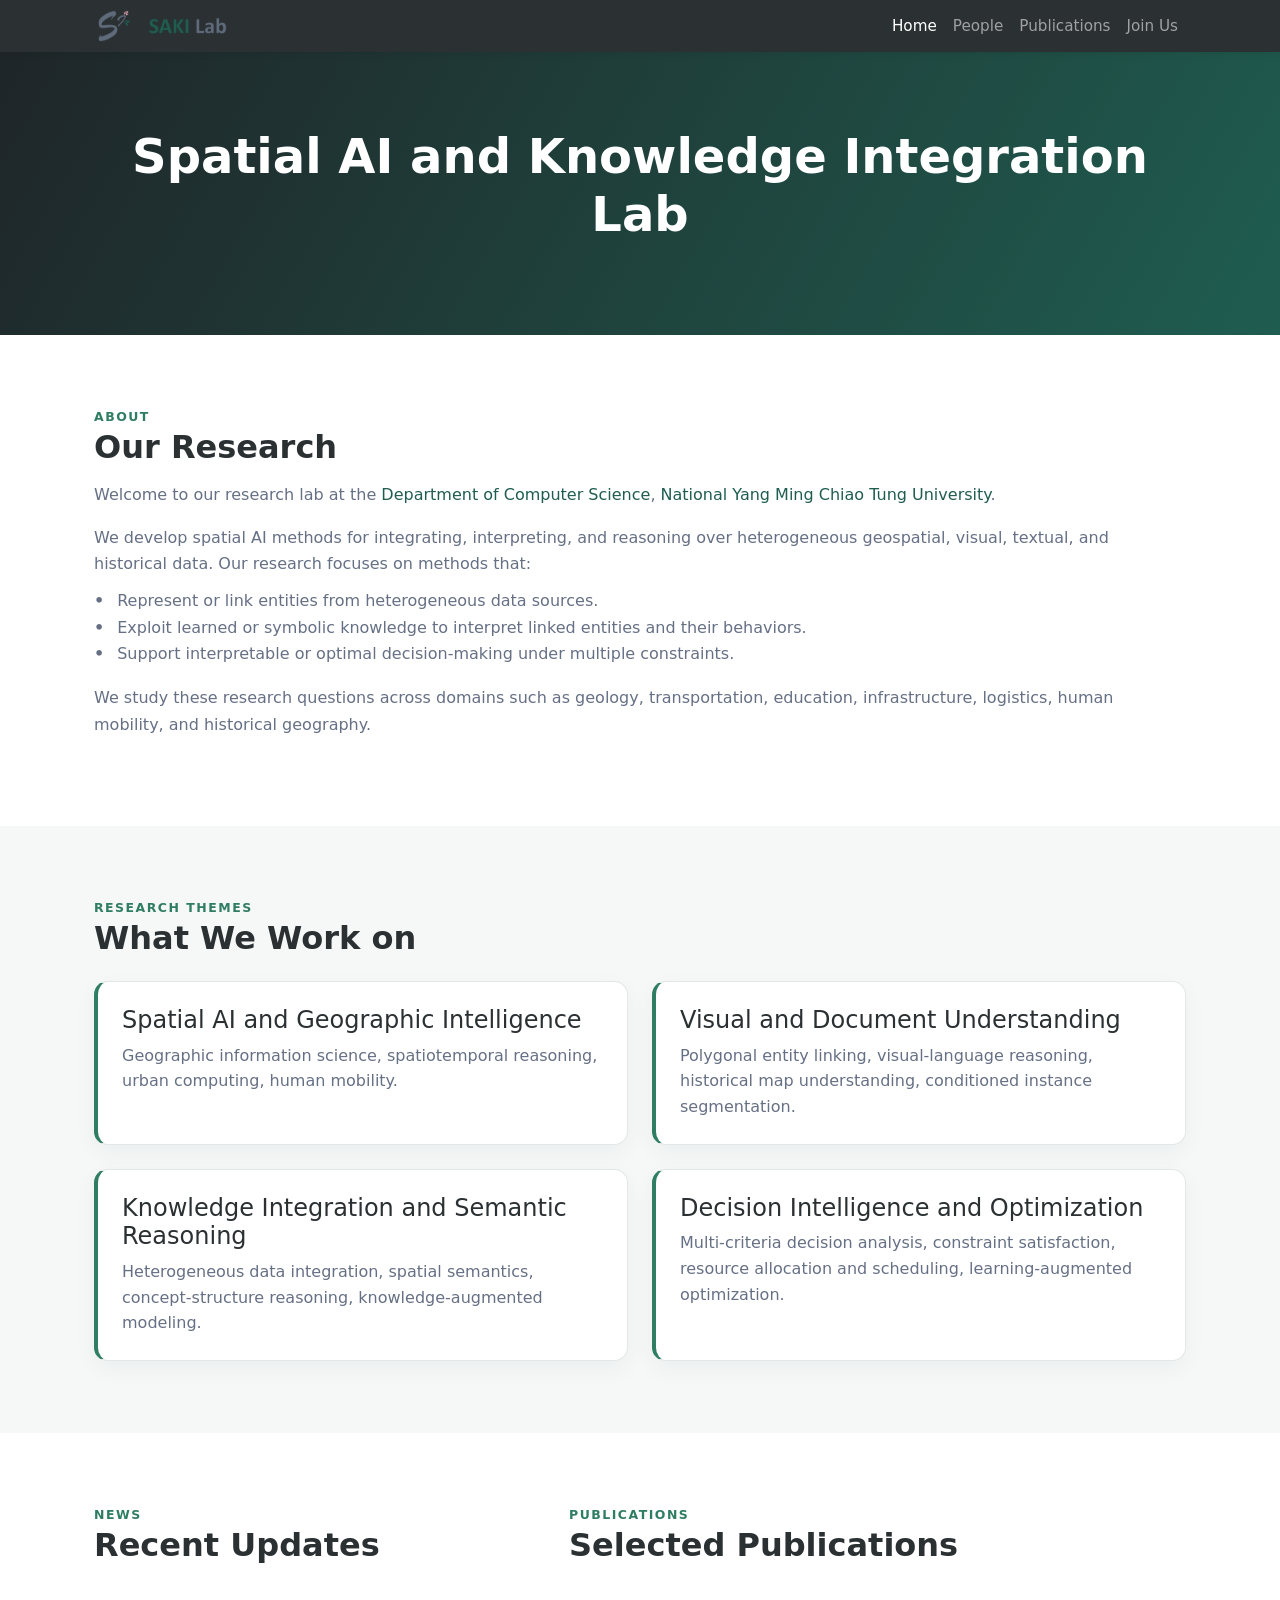
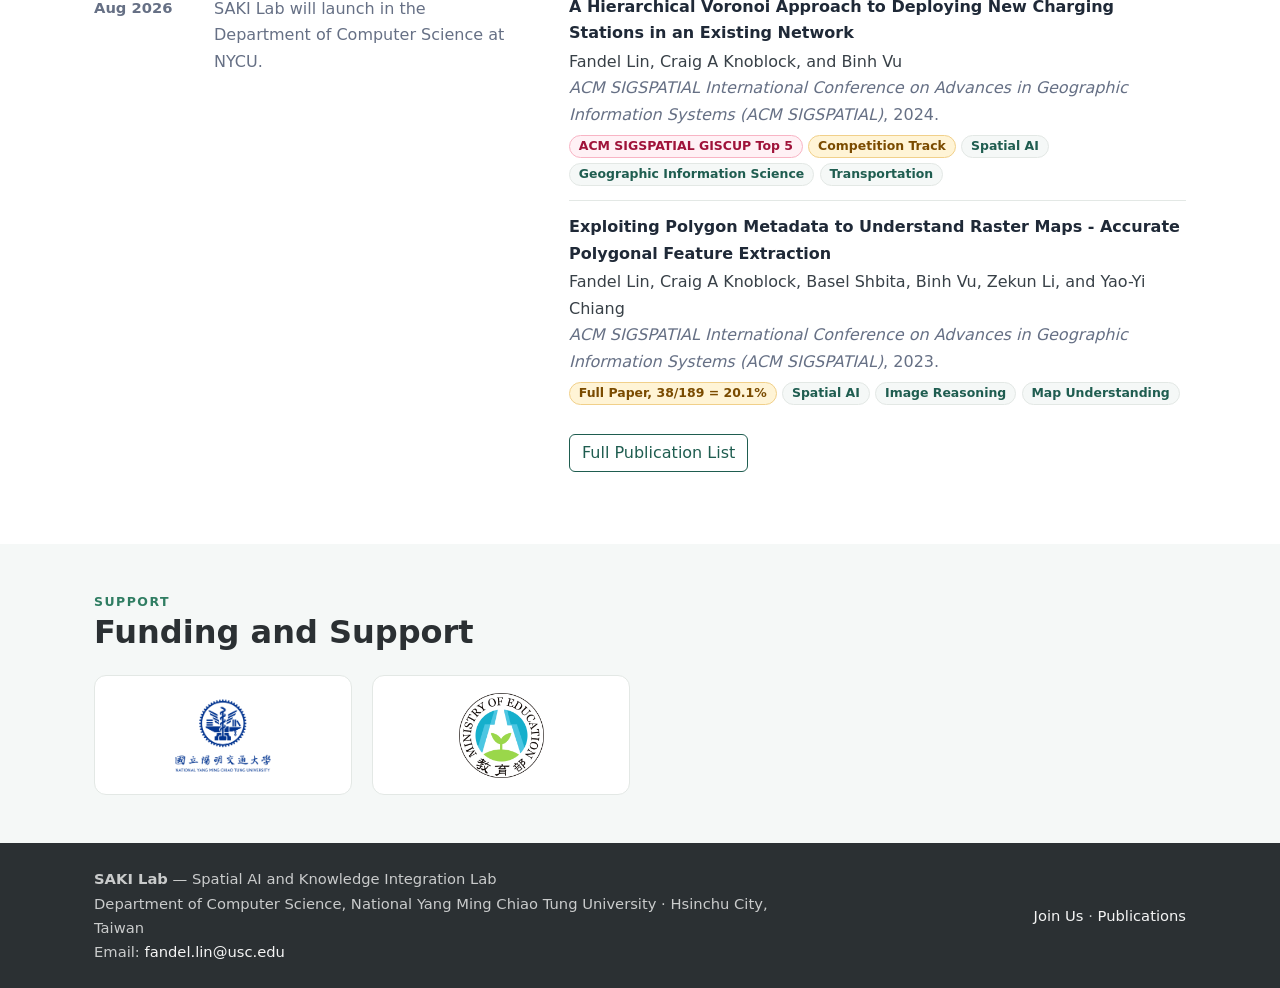
==== index.html @ c2ca5397 "Add first draft via upload" ====
<!DOCTYPE html>
<html lang="en">
<head>
  <meta charset="utf-8" />
  <meta name="viewport" content="width=device-width, initial-scale=1, shrink-to-fit=no" />
  <meta name="description" content="Spatial AI and Knowledge Integration Lab" />
  <meta name="author" content="SAKI Lab" />
  <title>SAKI Lab</title>
  <link rel="icon" type="image/x-icon" href="assets/img/logo/saki-icon.png" />
  <link href="css/styles.css" rel="stylesheet" />
  <link href="css/lab.css" rel="stylesheet" />
</head>
<body>
<nav class="navbar navbar-expand-lg navbar-dark bg-dark fixed-top" id="mainNav">
  <div class="container px-4">
    <!--a class="navbar-brand" href="index.html">SAKI Lab</a-->
	<a class="navbar-brand lab-navbar-brand" href="index.html">
	  <span class="navbar-logo-wrap">
		<img class="navbar-logo" src="assets/img/logo/saki-icon-navbar.png" alt="SAKI Lab"
			 width="32" height="32"
			 style="height:32px !important; max-height:32px !important; width:auto !important; object-fit:contain; display:block;">
	  </span>
	</a>
    <button class="navbar-toggler" type="button" data-bs-toggle="collapse" data-bs-target="#navbarResponsive" aria-controls="navbarResponsive" aria-expanded="false" aria-label="Toggle navigation"><span class="navbar-toggler-icon"></span></button>
    <div class="collapse navbar-collapse" id="navbarResponsive">
      <ul class="navbar-nav ms-auto">
        <li class="nav-item"><a class="nav-link active" href="index.html" aria-current="page">Home</a></li>
        <li class="nav-item"><a class="nav-link" href="people.html">People</a></li>
        <li class="nav-item"><a class="nav-link" href="publications.html">Publications</a></li>
        <li class="nav-item"><a class="nav-link" href="join.html">Join Us</a></li>
      </ul>
    </div>
  </div>
</nav>
<header class="lab-hero text-center">
  <div class="container px-4">
    <h1 class="display-5 fw-bolder">Spatial AI and Knowledge Integration Lab</h1>
	<!--div class="lab-kicker mb-3"></div-->
    <!--p class="lead mt-3"></p-->
    <!--div class="mt-4">
      <a class="btn btn-outline-light btn-lg mb-2" href="join.html">Join Us</a>
    </div-->
  </div>
</header>
<section>
  <div class="container px-4">
    <div class="lab-kicker">About</div>
    <h2 class="section-title">Our Research</h2>
	<p class="section-intro">Welcome to our research lab at the <a href="https://www.cs.nycu.edu.tw/">Department of Computer Science</a>, <a href="https://www.nycu.edu.tw/nycu/en/index">National Yang Ming Chiao Tung University</a>.</p>
    <p class="section-intro">We develop spatial AI methods for integrating, interpreting, and reasoning over heterogeneous geospatial, visual, textual, and historical data. Our research focuses on methods that: </p>
	<div class="section-intro research-list-block">
    <ul class="research-list">
      <li>Represent or link entities from heterogeneous data sources.</li>
      <li>Exploit learned or symbolic knowledge to interpret linked entities and their behaviors.</li>
      <li>Support interpretable or optimal decision-making under multiple constraints.</li>
    </ul>
    </div>
	<p class="section-intro">We study these research questions across domains such as geology, transportation, education, infrastructure, logistics, human mobility, and historical geography.</p>
  </div>
</section>
<section class="section-soft">
  <div class="container px-4">
    <div class="mb-4">
      <div class="lab-kicker">Research themes</div>
      <h2 class="section-title mb-0">What We Work on</h2>
    </div>
    <div class="row gy-4">
      <div class="col-md-6 col-lg-6"><div class="lab-card theme-card"><h4>Spatial AI and Geographic Intelligence</h4><p>Geographic information science, spatiotemporal reasoning, urban computing, human mobility.</p></div></div>
      <div class="col-md-6 col-lg-6"><div class="lab-card theme-card"><h4>Visual and Document Understanding</h4><p>Polygonal entity linking, visual-language reasoning, historical map understanding, conditioned instance segmentation.</p></div></div>
      <div class="col-md-6 col-lg-6"><div class="lab-card theme-card"><h4>Knowledge Integration and Semantic Reasoning</h4><p>Heterogeneous data integration, spatial semantics, concept-structure reasoning, knowledge-augmented modeling.</p></div></div>
	  <div class="col-md-6 col-lg-6"><div class="lab-card theme-card"><h4>Decision Intelligence and Optimization</h4><p>Multi-criteria decision analysis, constraint satisfaction, resource allocation and scheduling, learning-augmented optimization.</p></div></div>
    </div>
  </div>
</section>
<section>
  <div class="container px-4">
    <div class="row gx-5 gy-4">
      <div class="col-lg-5">
        <div class="lab-kicker">News</div>
        <h2 class="section-title">Recent Updates</h2>
		<div class="news-item d-md-flex">
		  <div class="news-date">Aug 2026</div>
		  <div class="news-text">SAKI Lab will launch in the Department of Computer Science at NYCU.</div>
		</div>
        <!--div class="news-item d-md-flex"><div class="news-date">Update</div><div>.</div></div-->
      </div>
      <div class="col-lg-7">
        <div class="lab-kicker">Publications</div>
        <h2 class="section-title">Selected Publications</h2>
        <div id="selected-publication-list" data-limit="5">
          <p class="section-intro">Loading selected publications...</p>
        </div>
        <a class="btn btn-outline-lab mt-3" href="publications.html">Full Publication List</a>
      </div>
    </div>
  </div>
</section>
<section class="section-soft support-section">
  <div class="container px-4">
    <div class="lab-kicker">Support</div>
    <h2 class="section-title">Funding and Support</h2>

    <div class="support-logos">
      <a class="support-logo-card" href="https://www.nycu.edu.tw/nycu/en/index" target="_blank" rel="noopener">
        <img class="support-logo-img" src="assets/img/support/nycu-logo.jpg" alt="National Yang Ming Chiao Tung University">
      </a>

      <a class="support-logo-card" href="https://english.moe.gov.tw/mp-1.html" target="_blank" rel="noopener">
        <img class="support-logo-img" src="assets/img/support/moe-logo.jpg" alt="Ministry of Education, Taiwan">
      </a>
	  
    </div>
  </div>
</section>
<footer class="py-4 bg-dark">
  <div class="container px-4">
    <div class="row align-items-center gy-2">
      <div class="col-md-8 footer-small">
        <strong>SAKI Lab</strong> — Spatial AI and Knowledge Integration Lab<br />
        Department of Computer Science, National Yang Ming Chiao Tung University · Hsinchu City, Taiwan<br />
        Email: <a href="mailto:fandel.lin@usc.edu">fandel.lin@usc.edu</a>
      </div>
      <div class="col-md-4 text-md-end footer-small">
        <a href="join.html">Join Us</a> · <a href="publications.html">Publications</a>
      </div>
    </div>
  </div>
</footer>
<script src="https://cdn.jsdelivr.net/npm/bootstrap@5.2.3/dist/js/bootstrap.bundle.min.js"></script>
<script src="js/scripts.js"></script>
<script src="js/publications-data.js"></script>
<script src="js/publications.js"></script>
</body>
</html>
---- css/lab.css ----
/* SAKI Lab custom layer
   Built on Start Bootstrap Scrolling Nav (MIT License).
   Keep edits here when possible, instead of editing Bootstrap's compiled CSS. */
:root {
  --lab-primary: #1f5d50;
  --lab-primary-dark: #2b3033;
  --lab-primary-deep: #1f2427;
  --lab-accent: #2f7d62;
  --lab-accent-light: #cfe3dc;
  --lab-muted: #667085;
  --lab-charcoal: #2b3033;
  --lab-bg-soft: #f5f8f7;
  --lab-border: #e3e8e5;

  /* Navbar sizing knobs — change these two values to retune the bar.
     The bar height ends up as roughly: logo height + 2 * padding-y. */
  --lab-navbar-logo-h: 32px;   /* height of the brand logo image    */
  --lab-navbar-pad-y: 0.5rem;  /* vertical padding above/below the bar */

  /* Override Bootstrap defaults so accidental primary/link usage does not revert to blue. */
  --bs-primary: #1f5d50;
  --bs-primary-rgb: 31, 93, 80;
  --bs-link-color: #1f5d50;
  --bs-link-hover-color: #2f7d62;
  --bs-dark: #2b3033;
  --bs-dark-rgb: 43, 48, 51;
}

html { scroll-padding-top: 3.75rem; }
body {
  color: #222;
  background: #fff;
  line-height: 1.65;
}

/* ============================================================
   NAVBAR  (single source of truth — all navbar rules live here)

   The brand logo PNG (saki-icon-navbar.png) is ~700px tall at
   its native size. If the IMAGE is not clamped, it inflates the
   fixed-top navbar and the bar ends up overlapping the page
   content below it.

   Strategy:
   - Pin the logo image to a small fixed height (--lab-navbar-logo-h).
   - Let the bar size itself from that image + a little padding.
   - Do NOT set a hard navbar height + overflow:hidden, because
     that clips the expanded mobile (toggled) menu.
   ============================================================ */
#mainNav {
  background-color: var(--lab-charcoal) !important; /* beats Bootstrap's .bg-dark !important */
  box-shadow: 0 1px 8px rgba(0, 0, 0, 0.08);
  padding-top: var(--lab-navbar-pad-y);
  padding-bottom: var(--lab-navbar-pad-y);
}

/* Brand: logo image + wordmark on one centered line */
#mainNav .navbar-brand {
  display: inline-flex;
  align-items: center;
  gap: 0.5rem;
  margin-right: 1rem;
  padding: 0;
  font-weight: 700;
  letter-spacing: 0.02em;
  line-height: 1;
}

/* Wrapper holds the image at exactly the logo height */
#mainNav .navbar-logo-wrap {
  display: inline-flex;
  align-items: center;
  height: var(--lab-navbar-logo-h);
  line-height: 0;
  flex: 0 0 auto;
}

/* THE KEY RULE — clamp the oversized source image.
   Broad selectors + !important so neither the image's native
   700px height nor any stray Bootstrap img rule can override it. */
#mainNav .navbar-logo,
#mainNav .navbar-brand img,
img[src*="saki-icon-navbar"] {
  display: block;
  height: var(--lab-navbar-logo-h) !important;
  max-height: var(--lab-navbar-logo-h) !important;
  width: auto !important;
  max-width: 180px;
  object-fit: contain;
}

#mainNav .navbar-brand-text {
  display: inline-block;
  color: #fff;
  line-height: 1;
  white-space: nowrap;
}

/* Nav links */
#mainNav .nav-link {
  font-size: 0.95rem;
  padding-top: 0.35rem;
  padding-bottom: 0.35rem;
}
#mainNav .nav-link.active,
#mainNav .nav-link:hover,
#mainNav .nav-link:focus {
  color: #fff;
}

#mainNav .navbar-toggler {
  margin-left: auto;
  padding: 0.2rem 0.5rem;
}

/* Trim the logo cap a little on very small screens */
@media (max-width: 420px) {
  #mainNav .navbar-logo,
  #mainNav .navbar-brand img,
  img[src*="saki-icon-navbar"] {
    max-width: 140px;
  }
}
/* ===================== end NAVBAR ===================== */

.lab-hero {
  background: linear-gradient(120deg, var(--lab-primary-deep), var(--lab-primary));
  color: #fff;
  padding: 8rem 0 5.25rem;
}
.lab-hero.compact {
  padding: 7rem 0 3.6rem;
}
.lab-hero .lead {
  max-width: 850px;
  margin-left: auto;
  margin-right: auto;
  opacity: 0.95;
}
.lab-kicker {
  text-transform: uppercase;
  letter-spacing: 0.12em;
  font-weight: 700;
  font-size: 0.78rem;
  color: var(--lab-accent);
}
.lab-hero .lab-kicker { color: #cfe3dc; }

section { padding: 4.5rem 0; }
.section-soft { background: var(--lab-bg-soft); }
.section-title {
  font-weight: 700;
  color: var(--lab-primary-dark);
  margin-bottom: 1rem;
}
.section-intro {
  color: var(--lab-muted);
  max-width: 100%;
}

.join-list-block {
  margin-top: -0.25rem;
  margin-bottom: 1.25rem;
}

.join-list {
  list-style: none;
  counter-reset: join-list;
  margin: 0;
  padding: 0;
  line-height: 1.45;
}

.join-list li {
  list-style: none;
  counter-increment: join-list;
  display: grid;
  grid-template-columns: 1.6rem minmax(0, 1fr);
  column-gap: 0.2rem;
  margin-bottom: 0.15rem;
}

.join-list li::before {
  content: counter(join-list) ".";
  color: var(--lab-muted);
}

.research-list-block {
  margin-top: -0.25rem;
  margin-bottom: 1.25rem;
}

.research-list {
  list-style: none;
  margin: 0;
  padding: 0;
  line-height: 1.45;
}

.research-list li {
  display: grid;
  grid-template-columns: 1.1rem minmax(0, 1fr);
  column-gap: 0.35rem;
  margin-bottom: 0.2rem;
}

.research-list li::before {
  content: "•";
  color: var(--lab-muted);
  font-weight: 700;
}

.support-section {
  padding-top: 3rem;
  padding-bottom: 3rem;
}

.support-logos {
  display: grid;
  grid-template-columns: repeat(4, minmax(0, 1fr));
  gap: 1.25rem;
  width: 100%;
  margin-top: 1.5rem;
}

.support-logo-card {
  width: 100%;
  height: 120px;
  padding: 1rem;
  border: 1px solid var(--lab-border);
  border-radius: 0.75rem;
  background: #fff;
  display: flex;
  align-items: center;
  justify-content: center;
  overflow: hidden;
}

.support-logo-img {
  display: block;
  height: 85px !important;
  width: auto !important;
  max-width: 92%;
  object-fit: contain;
}

/* 3 per row */
@media (max-width: 991.98px) {
  .support-logos {
    grid-template-columns: repeat(3, minmax(0, 1fr));
  }
}

/* 2 per row */
@media (max-width: 767.98px) {
  .support-logos {
    grid-template-columns: repeat(2, minmax(0, 1fr));
  }
}

/* 1 per row */
@media (max-width: 420px) {
  .support-logos {
    grid-template-columns: 1fr;
  }

  .support-logo-card {
    height: 112px;
  }

  .support-logo-img {
    height: 72px !important;
  }
}

.person-photo {
  width: 100%;
  aspect-ratio: 1 / 1;
  object-fit: cover;
  border-radius: 0.65rem;
  background: #dfeae6;
  display: block;
}

.lab-card {
  border: 1px solid var(--lab-border);
  border-radius: 0.85rem;
  background: #fff;
  padding: 1.5rem;
  height: 100%;
  box-shadow: 0 8px 24px rgba(15, 23, 42, 0.045);
}
.lab-card h3,
.lab-card h4,
.lab-card h5 {
  color: var(--lab-primary-dark);
}
.lab-card p:last-child { margin-bottom: 0; }

.theme-card {
  border-left: 4px solid var(--lab-accent);
}

.theme-card p {
  color: var(--lab-muted);
  line-height: 1.6;
  margin-bottom: 0;
}

.news-item,
.pub-item {
  border-bottom: 1px solid var(--lab-border);
  padding: 1rem 0;
}

.news-item:last-child,
.pub-item:last-child {
  border-bottom: none;
}

.news-date {
  min-width: 7.5rem;
  color: var(--lab-muted);
  font-size: 0.92rem;
  font-weight: 600;
}

.news-text {
  color: var(--lab-muted);
  line-height: 1.65;
}

.pub-title {
  font-weight: 650;
  color: #1f2937;
}

.pub-meta {
  color: var(--lab-muted);
}

.person-card img,
.person-placeholder {
  width: 100%;
  aspect-ratio: 1 / 1;
  object-fit: cover;
  border-radius: 0.6rem;
  background: linear-gradient(135deg, #cfe3dc, #f5f8f7);
  display: flex;
  align-items: center;
  justify-content: center;
  color: var(--lab-primary);
  font-weight: 700;
  font-size: 2rem;
}
.person-role {
  color: var(--lab-muted);
  margin-bottom: 0.4rem;
}

.btn-lab {
  background: var(--lab-primary);
  border-color: var(--lab-primary);
  color: #fff;
}
.btn-lab:hover {
  background: var(--lab-primary-dark);
  border-color: var(--lab-primary-dark);
  color: #fff;
}
.btn-outline-lab {
  border-color: var(--lab-primary);
  color: var(--lab-primary);
}
.btn-outline-lab:hover {
  background: var(--lab-primary);
  color: #fff;
}

footer {
  background: var(--lab-charcoal) !important;
}
.footer-small {
  color: rgba(255,255,255,0.75);
  font-size: 0.92rem;
}
.footer-small a { color: rgba(255,255,255,0.95); }

@media (max-width: 767.98px) {
  .lab-hero { padding: 7rem 0 4rem; }
  .lab-hero h1 { font-size: 2.1rem; }
  section { padding: 3.25rem 0; }
  .news-date { min-width: auto; margin-bottom: 0.25rem; }
}

.pub-links {
  color: var(--lab-muted);
  font-size: 0.92rem;
  margin-top: 0.25rem;
}
.pub-links a,
.lab-card a,
section a,
.footer-small a {
  color: var(--lab-primary);
  text-decoration-color: transparent;
  text-underline-offset: 0.18em;
  transition: color 0.16s ease, text-decoration-color 0.16s ease, background-color 0.16s ease;
}
.pub-links a:hover,
.lab-card a:hover,
section a:hover,
.footer-small a:hover {
  color: var(--lab-accent);
  text-decoration-color: var(--lab-accent-light);
}
.pub-title-link {
  color: #1f2937 !important;
  text-decoration: none;
  text-decoration-thickness: 0.12em;
  text-underline-offset: 0.18em;
  transition: color 0.16s ease, text-decoration-color 0.16s ease, background-color 0.16s ease;
}
.pub-title-link:hover,
.pub-title-link:focus {
  color: var(--lab-accent) !important;
  text-decoration: underline;
  text-decoration-color: var(--lab-accent-light);
}
.navbar .nav-link,
.navbar-brand,
.btn,
.btn-lab,
.btn-outline-lab {
  transition: color 0.16s ease, background-color 0.16s ease, border-color 0.16s ease, box-shadow 0.16s ease;
}
.btn-lab:hover,
.btn-outline-lab:hover {
  box-shadow: 0 0.3rem 1rem rgba(47, 125, 98, 0.18);
}
code {
  color: var(--lab-charcoal);
  background: var(--lab-bg-soft);
  border: 1px solid var(--lab-border);
  border-radius: 0.35rem;
  padding: 0.1rem 0.35rem;
}

/* Publication page */
.publication-toolbar {
  display: grid;
  grid-template-columns: minmax(180px, 0.7fr) minmax(240px, 1.3fr) auto;
  gap: 1rem;
  align-items: end;
  height: auto;
}
.publication-toolbar .form-label {
  color: var(--lab-muted);
  font-size: 0.82rem;
  font-weight: 700;
  text-transform: uppercase;
  letter-spacing: 0.08em;
}
.publication-count-wrap {
  display: flex;
  flex-direction: column;
  gap: 0.2rem;
  font-size: 0.92rem;
  color: var(--lab-muted);
}
.pub-group {
  padding: 0 0 1rem;
}
.pub-group h3 {
  color: var(--lab-primary-dark);
  font-size: 1.35rem;
  margin: 2rem 0 0.75rem;
  padding-bottom: 0.5rem;
  border-bottom: 2px solid var(--lab-border);
}
.pub-group h3 span {
  color: var(--lab-muted);
  font-size: 0.92rem;
  font-weight: 500;
}
.pub-authors {
  color: #384047;
  margin-top: 0.15rem;
}
.pub-label-line {
  display: flex;
  flex-wrap: wrap;
  gap: 0.35rem;
  align-items: center;
  margin-top: 0.45rem;
}
.pub-label {
  display: inline-block;
  border-radius: 999px;
  padding: 0.12rem 0.55rem;
  font-size: 0.78rem;
  font-weight: 700;
  line-height: 1.35;
}
.pub-topic {
  color: var(--lab-primary);
  background: var(--lab-bg-soft);
  border: 1px solid var(--lab-border);
}
.pub-note {
  color: #7a4b00;
  background: #fff4d6;
  border: 1px solid #f1d08a;
}
.pub-award {
  color: #9f1239;
  background: #fff1f5;
  border: 1px solid #f8b4c4;
}
@media (max-width: 991.98px) {
  .publication-toolbar { grid-template-columns: 1fr; }
}

#selected-publication-list .pub-item {
  padding-top: 0.85rem;
  padding-bottom: 0.85rem;
}

.footer-small a {
  color: rgba(255,255,255,0.95);
  text-decoration-color: transparent;
}
.footer-small a:hover,
.footer-small a:focus {
  color: #ffffff;
  text-decoration: underline;
  text-decoration-color: var(--lab-accent-light);
}
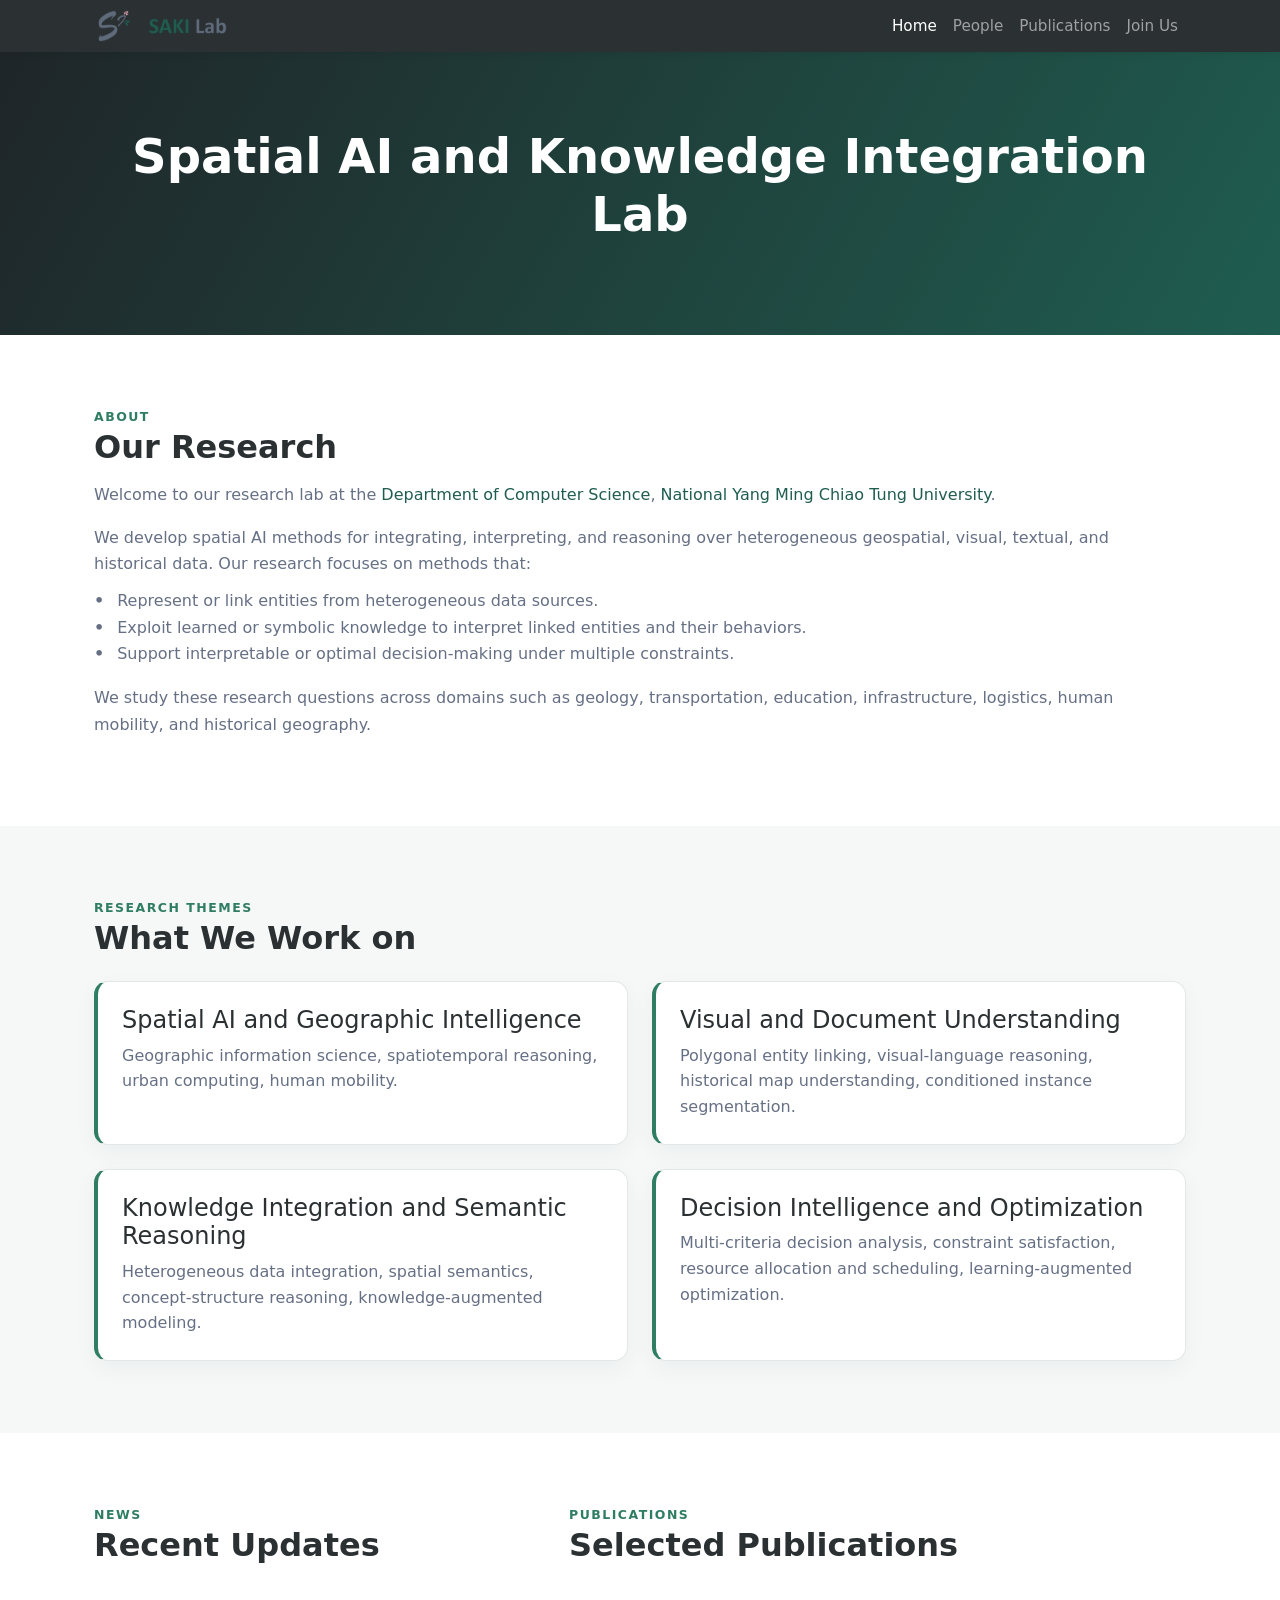
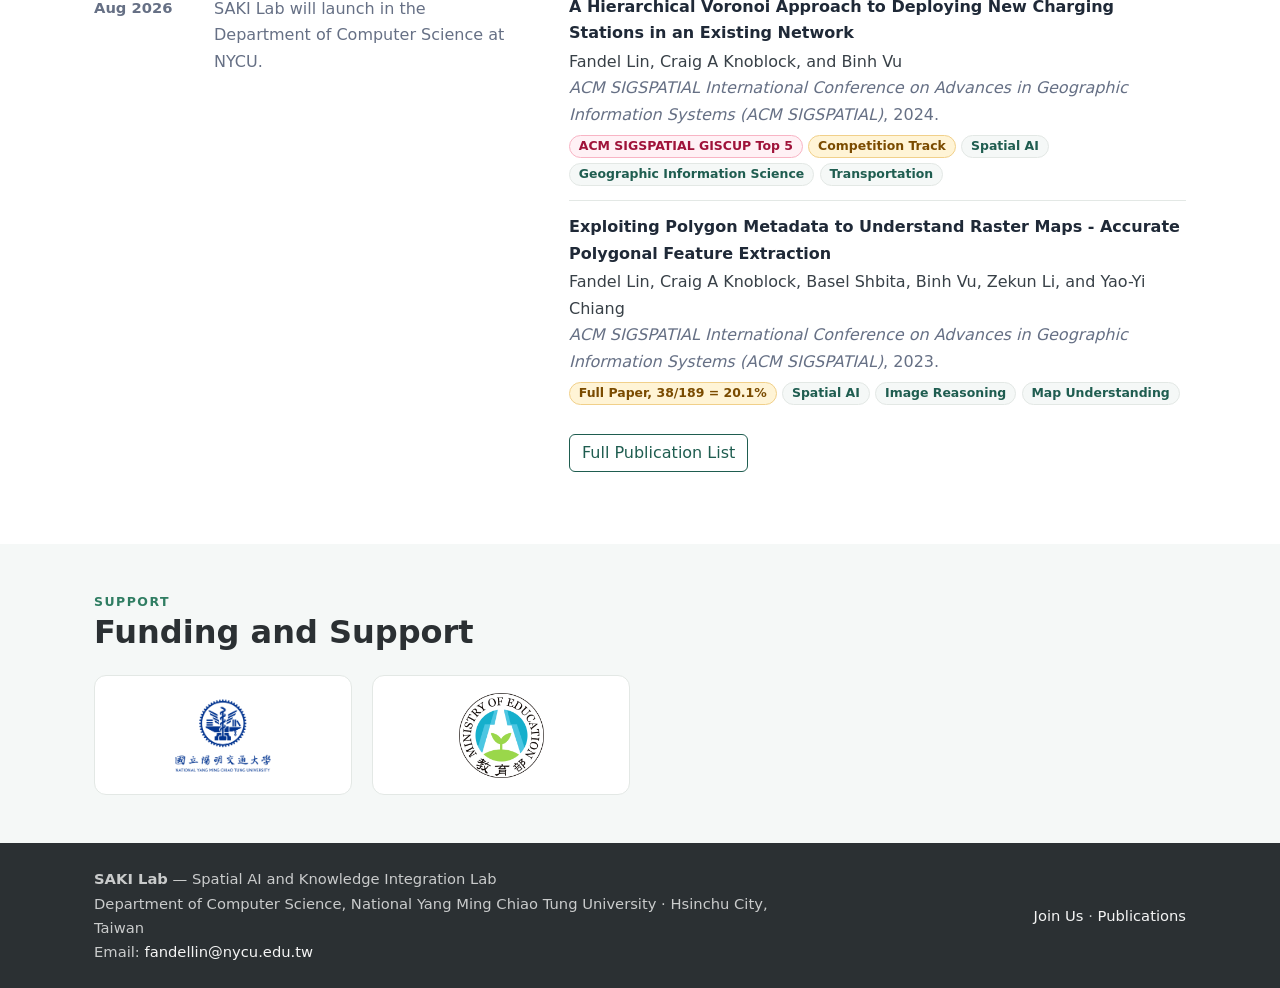
==== commit 337cc62e: "Update content and layout via upload" ====
--- a/index.html
+++ b/index.html
@@ -118,7 +118,7 @@
       <div class="col-md-8 footer-small">
         <strong>SAKI Lab</strong> — Spatial AI and Knowledge Integration Lab<br />
         Department of Computer Science, National Yang Ming Chiao Tung University · Hsinchu City, Taiwan<br />
-        Email: <a href="mailto:fandel.lin@usc.edu">fandel.lin@usc.edu</a>
+        Email: <a href="mailto:fandellin@nycu.edu.tw">fandellin@nycu.edu.tw</a>
       </div>
       <div class="col-md-4 text-md-end footer-small">
         <a href="join.html">Join Us</a> · <a href="publications.html">Publications</a>
--- a/css/lab.css
+++ b/css/lab.css
@@ -297,6 +297,19 @@
 }
 .lab-card p:last-child { margin-bottom: 0; }
 
+.person-card {
+  border: 0;
+  border-radius: 0;
+  background: transparent;
+  padding: 0;
+  box-shadow: none;
+}
+
+.person-card h4 {
+  font-size: 1.2rem;
+  margin-bottom: 0.25rem;
+}
+
 .theme-card {
   border-left: 4px solid var(--lab-accent);
 }
@@ -355,6 +368,8 @@
 }
 .person-role {
   color: var(--lab-muted);
+  font-size: 0.85rem;
+  line-height: 1.45;
   margin-bottom: 0.4rem;
 }
 
